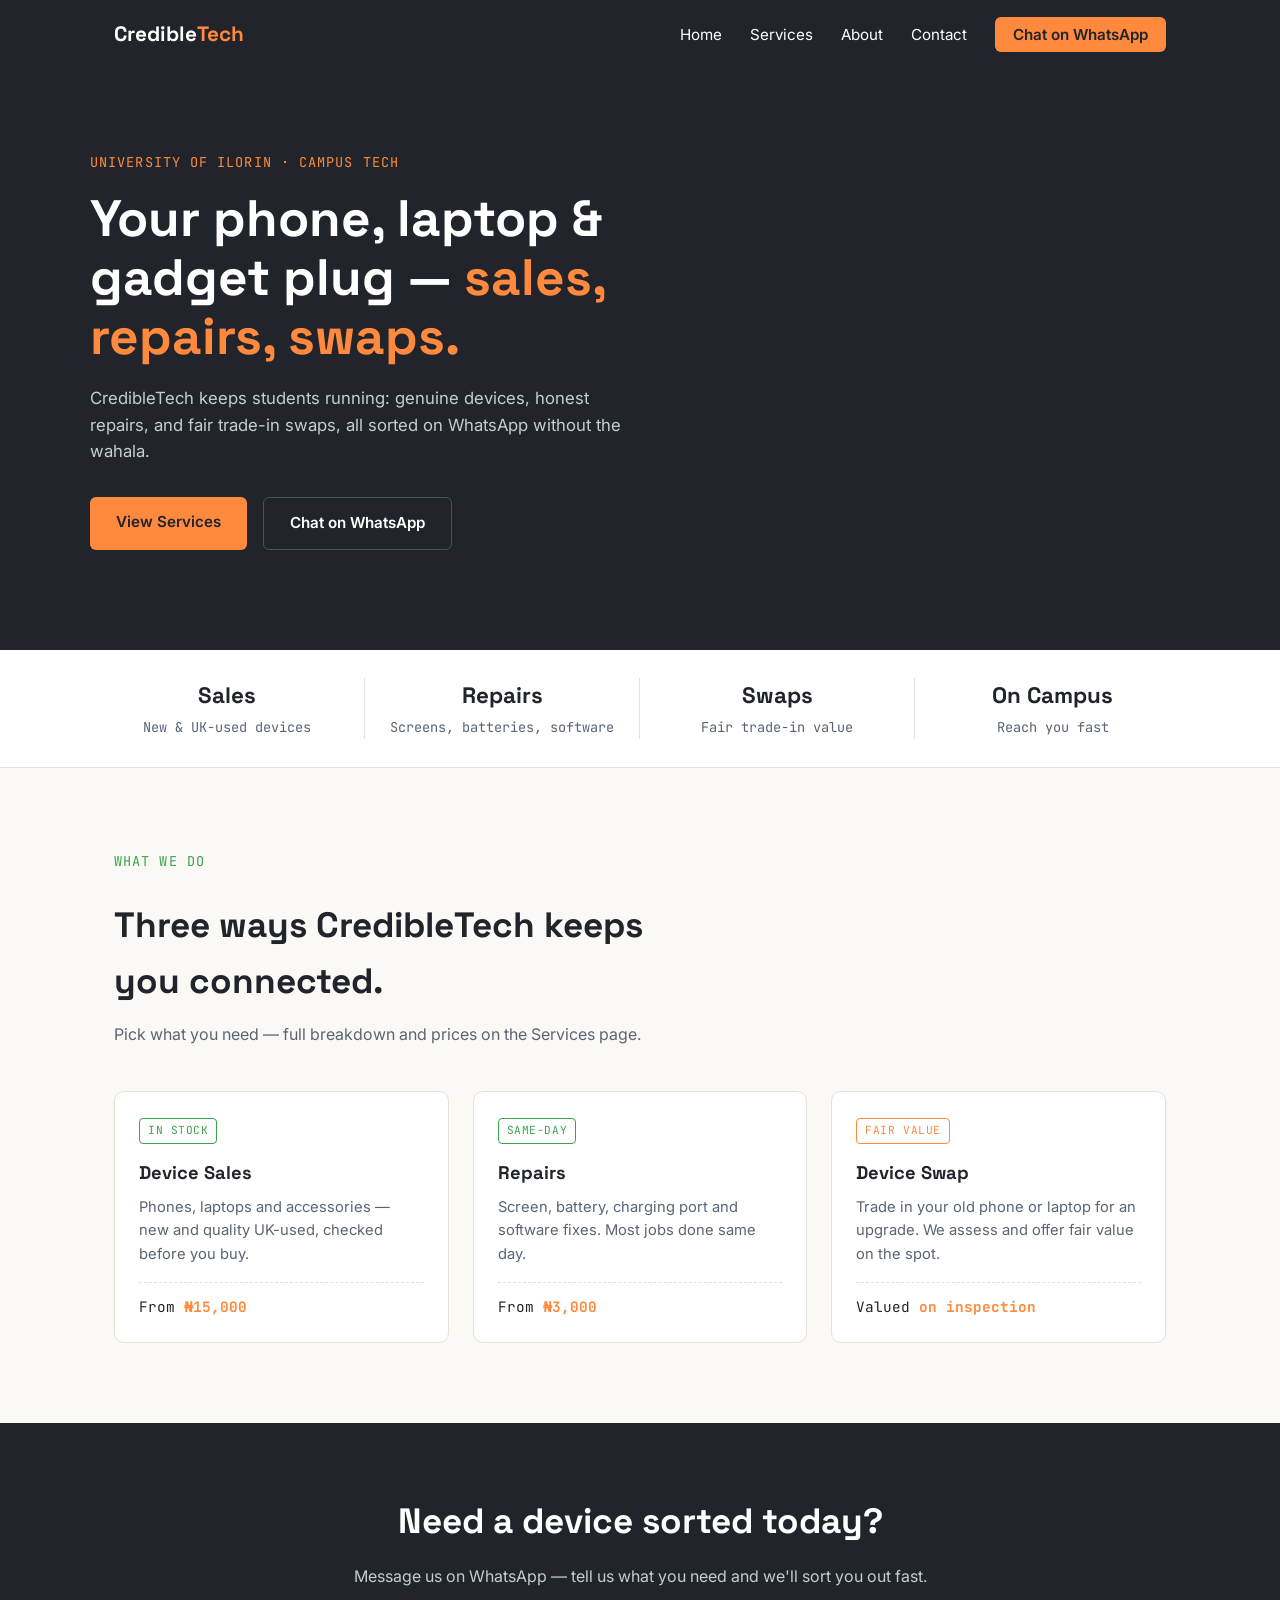
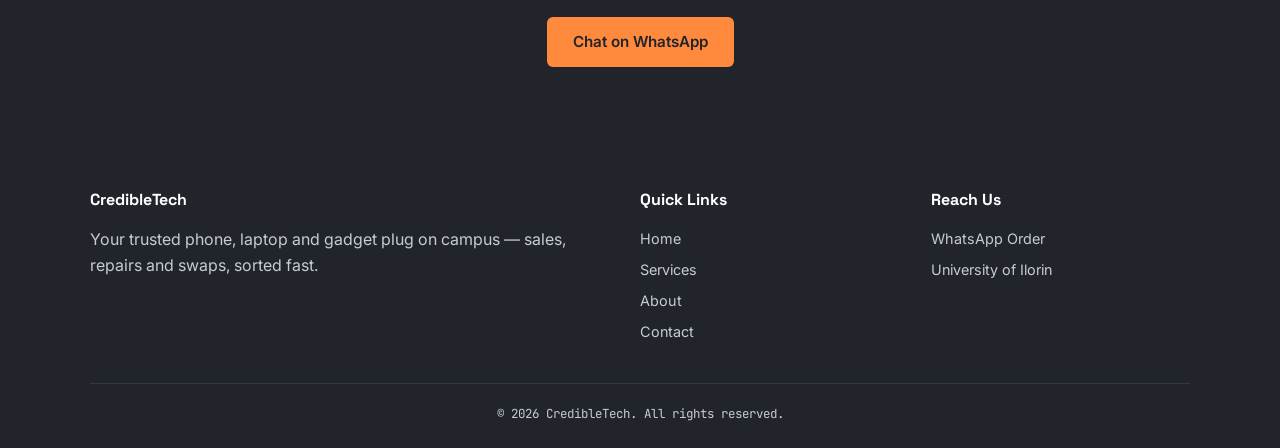
==== index.html @ 130874c7 "Rename index-1.html to index.html" ====
<!DOCTYPE html>
<html lang="en">
<head>
  <meta charset="UTF-8">
  <meta name="viewport" content="width=device-width, initial-scale=1.0">
  <title>CredibleTech — Phone, Laptop & Gadget Plug on Campus</title>
  <meta name="description" content="CredibleTech sells, repairs, and swaps phones, laptops and accessories for University of Ilorin students. Fast, trusted, on campus.">
  <link rel="preconnect" href="https://fonts.googleapis.com">
  <link href="https://fonts.googleapis.com/css2?family=Space+Grotesk:wght@500;700&family=Inter:wght@400;500;600&family=JetBrains+Mono:wght@400;500&display=swap" rel="stylesheet">
  <link rel="stylesheet" href="style.css">
</head>
<body>

  <header>
    <nav class="nav-bar">
      <a href="index.html" class="logo">Credible<span>Tech</span></a>
      <ul class="nav-links">
        <li><a href="index.html">Home</a></li>
        <li><a href="services.html">Services</a></li>
        <li><a href="about.html">About</a></li>
        <li><a href="contact.html">Contact</a></li>
        <li><a href="contact.html" class="nav-cta">Chat on WhatsApp</a></li>
      </ul>
      <button class="nav-toggle" aria-label="Toggle menu">&#9776;</button>
    </nav>
  </header>

  <main>

    <!-- HERO -->
    <section class="hero">
      <div class="hero-inner">
        <span class="eyebrow">University of Ilorin · Campus Tech</span>
        <h1>Your phone, laptop &amp; gadget plug — <em>sales, repairs, swaps.</em></h1>
        <p>CredibleTech keeps students running: genuine devices, honest repairs, and fair trade-in swaps, all sorted on WhatsApp without the wahala.</p>
        <div class="btn-group">
          <a href="services.html" class="btn btn-primary">View Services</a>
          <a href="contact.html" class="btn btn-outline">Chat on WhatsApp</a>
        </div>
      </div>
    </section>

    <!-- TRUST STRIP -->
    <section class="trust-strip">
      <div class="container trust-grid">
        <div><strong>Sales</strong>New &amp; UK-used devices</div>
        <div><strong>Repairs</strong>Screens, batteries, software</div>
        <div><strong>Swaps</strong>Fair trade-in value</div>
        <div><strong>On Campus</strong>Reach you fast</div>
      </div>
    </section>

    <!-- SERVICES PREVIEW -->
    <section class="section">
      <div class="container">
        <div class="section-head">
          <span class="eyebrow">What we do</span>
          <h2>Three ways CredibleTech keeps you connected.</h2>
          <p>Pick what you need — full breakdown and prices on the Services page.</p>
        </div>

        <div class="card-grid">
          <article class="ticket">
            <span class="ticket-status">IN STOCK</span>
            <h3>Device Sales</h3>
            <p>Phones, laptops and accessories — new and quality UK-used, checked before you buy.</p>
            <div class="ticket-price">From <strong>₦15,000</strong></div>
          </article>

          <article class="ticket">
            <span class="ticket-status">SAME-DAY</span>
            <h3>Repairs</h3>
            <p>Screen, battery, charging port and software fixes. Most jobs done same day.</p>
            <div class="ticket-price">From <strong>₦3,000</strong></div>
          </article>

          <article class="ticket">
            <span class="ticket-status busy">FAIR VALUE</span>
            <h3>Device Swap</h3>
            <p>Trade in your old phone or laptop for an upgrade. We assess and offer fair value on the spot.</p>
            <div class="ticket-price">Valued <strong>on inspection</strong></div>
          </article>
        </div>
      </div>
    </section>

    <!-- CTA BANNER -->
    <section class="cta-banner">
      <h2>Need a device sorted today?</h2>
      <p>Message us on WhatsApp — tell us what you need and we'll sort you out fast.</p>
      <a href="contact.html" class="btn btn-primary">Chat on WhatsApp</a>
    </section>

  </main>

  <footer>
    <div class="footer-grid">
      <div>
        <h4>CredibleTech</h4>
        <p>Your trusted phone, laptop and gadget plug on campus — sales, repairs and swaps, sorted fast.</p>
      </div>
      <div>
        <h4>Quick Links</h4>
        <ul>
          <li><a href="index.html">Home</a></li>
          <li><a href="services.html">Services</a></li>
          <li><a href="about.html">About</a></li>
          <li><a href="contact.html">Contact</a></li>
        </ul>
      </div>
      <div>
        <h4>Reach Us</h4>
        <ul>
          <li><a href="contact.html">WhatsApp Order</a></li>
          <li>University of Ilorin</li>
        </ul>
      </div>
    </div>
    <div class="footer-bottom">© 2026 CredibleTech. All rights reserved.</div>
  </footer>

  <script src="script.js"></script>
</body>
</html>
---- style.css ----
/* =========================================================
   CredibleTech — style.css
   Design language: campus tech repair/sales shop.
   Visual idea: every product/service reads like a repair
   ticket or spec sheet — monospace labels, a status tag,
   one accent color (amber, like a device status LED).
   ========================================================= */

:root {
  /* Color tokens */
  --charcoal: #21242B;   /* primary dark — header, footer, headings */
  --paper: #FAF9F6;      /* page background */
  --amber: #FF8A3D;      /* single accent — CTAs, highlights */
  --slate: #5B6472;      /* secondary text */
  --green: #3FA34D;      /* "in stock / available" status */
  --border: #E4E1DA;     /* hairline borders */
  --white: #FFFFFF;

  /* Type tokens */
  --font-head: 'Space Grotesk', sans-serif;
  --font-body: 'Inter', sans-serif;
  --font-mono: 'JetBrains Mono', monospace;
}

/* ---------- Reset / base ---------- */
* {
  margin: 0;
  padding: 0;
  box-sizing: border-box; /* padding/border included in element width — avoids layout surprises */
}

body {
  font-family: var(--font-body);
  color: var(--charcoal);
  background: var(--paper);
  line-height: 1.6;
}

a {
  text-decoration: none;
  color: inherit;
}

img {
  max-width: 100%;
  display: block;
}

.container {
  max-width: 1100px;
  margin: 0 auto;
  padding: 0 24px;
}

/* ---------- Header / Nav ---------- */
header {
  background: var(--charcoal);
  position: sticky;
  top: 0;
  z-index: 100;
}

.nav-bar {
  display: flex;
  align-items: center;
  justify-content: space-between;
  padding: 18px 24px;
  max-width: 1100px;
  margin: 0 auto;
}

.logo {
  font-family: var(--font-head);
  font-size: 1.3rem;
  font-weight: 700;
  color: var(--white);
}

.logo span {
  color: var(--amber);
}

.nav-links {
  display: flex;
  align-items: center;
  gap: 28px;
  list-style: none;
}

.nav-links a {
  color: var(--white);
  font-size: 0.95rem;
  transition: color 0.2s ease;
}

.nav-links a:hover,
.nav-links a:focus-visible {
  color: var(--amber);
}

.nav-cta {
  background: var(--amber);
  color: var(--charcoal) !important;
  padding: 8px 18px;
  border-radius: 6px;
  font-weight: 600;
  font-size: 0.9rem;
}

.nav-toggle {
  display: none;
  background: none;
  border: none;
  color: var(--white);
  font-size: 1.6rem;
  cursor: pointer;
}

/* ---------- Hero ---------- */
.hero {
  background: var(--charcoal);
  color: var(--white);
  padding: 80px 24px 100px;
}

.hero-inner {
  max-width: 1100px;
  margin: 0 auto;
}

.eyebrow {
  font-family: var(--font-mono);
  color: var(--amber);
  font-size: 0.85rem;
  letter-spacing: 0.08em;
  text-transform: uppercase;
  margin-bottom: 16px;
  display: inline-block;
}

.hero h1 {
  font-family: var(--font-head);
  font-size: clamp(2rem, 5vw, 3.2rem);
  line-height: 1.15;
  max-width: 700px;
  margin-bottom: 18px;
}

.hero h1 em {
  font-style: normal;
  color: var(--amber);
}

.hero p {
  color: #C7CBD3;
  max-width: 540px;
  font-size: 1.05rem;
  margin-bottom: 32px;
}

.btn-group {
  display: flex;
  gap: 16px;
  flex-wrap: wrap;
}

.btn {
  display: inline-block;
  padding: 13px 26px;
  border-radius: 6px;
  font-weight: 600;
  font-size: 0.95rem;
  transition: transform 0.15s ease, box-shadow 0.15s ease;
}

.btn-primary {
  background: var(--amber);
  color: var(--charcoal);
}

.btn-outline {
  border: 1px solid #4A4F5A;
  color: var(--white);
}

.btn:hover {
  transform: translateY(-2px);
}

/* ---------- Trust strip ---------- */
.trust-strip {
  background: var(--white);
  border-bottom: 1px solid var(--border);
}

.trust-grid {
  display: grid;
  grid-template-columns: repeat(4, 1fr);
  text-align: center;
  padding: 28px 0;
}

.trust-grid div {
  font-family: var(--font-mono);
  font-size: 0.85rem;
  color: var(--slate);
  border-right: 1px solid var(--border);
  padding: 0 12px;
}

.trust-grid div:last-child {
  border-right: none;
}

.trust-grid strong {
  display: block;
  font-family: var(--font-head);
  font-size: 1.4rem;
  color: var(--charcoal);
  margin-bottom: 4px;
}

/* ---------- Section heading pattern ---------- */
.section {
  padding: 80px 24px;
}

.section-head {
  margin-bottom: 44px;
  max-width: 600px;
}

.section-head .eyebrow {
  color: var(--green);
}

.section-head h2 {
  font-family: var(--font-head);
  font-size: clamp(1.6rem, 3vw, 2.2rem);
  margin-top: 8px;
}

.section-head p {
  color: var(--slate);
  margin-top: 12px;
}

/* ---------- Ticket cards (signature element) ---------- */
.card-grid {
  display: grid;
  grid-template-columns: repeat(3, 1fr);
  gap: 24px;
}

.ticket {
  background: var(--white);
  border: 1px solid var(--border);
  border-radius: 10px;
  padding: 24px;
  position: relative;
  transition: border-color 0.2s ease, transform 0.2s ease;
}

.ticket:hover {
  border-color: var(--amber);
  transform: translateY(-3px);
}

.ticket-status {
  font-family: var(--font-mono);
  font-size: 0.7rem;
  letter-spacing: 0.05em;
  color: var(--green);
  border: 1px solid var(--green);
  border-radius: 4px;
  padding: 3px 8px;
  display: inline-block;
  margin-bottom: 14px;
}

.ticket-status.busy {
  color: var(--amber);
  border-color: var(--amber);
}

.ticket h3 {
  font-family: var(--font-head);
  font-size: 1.15rem;
  margin-bottom: 8px;
}

.ticket p {
  color: var(--slate);
  font-size: 0.92rem;
  margin-bottom: 16px;
}

.ticket-price {
  font-family: var(--font-mono);
  font-size: 0.9rem;
  color: var(--charcoal);
  border-top: 1px dashed var(--border);
  padding-top: 12px;
}

.ticket-price strong {
  color: var(--amber);
}

/* ---------- CTA banner ---------- */
.cta-banner {
  background: var(--charcoal);
  color: var(--white);
  text-align: center;
  padding: 70px 24px;
}

.cta-banner h2 {
  font-family: var(--font-head);
  font-size: clamp(1.6rem, 3vw, 2.2rem);
  margin-bottom: 14px;
}

.cta-banner p {
  color: #C7CBD3;
  margin-bottom: 28px;
}

/* ---------- Footer ---------- */
footer {
  background: var(--charcoal);
  color: #C7CBD3;
  padding: 50px 24px 24px;
}

.footer-grid {
  display: grid;
  grid-template-columns: 2fr 1fr 1fr;
  gap: 32px;
  max-width: 1100px;
  margin: 0 auto 32px;
}

.footer-grid h4 {
  font-family: var(--font-head);
  color: var(--white);
  margin-bottom: 14px;
  font-size: 1rem;
}

.footer-grid ul {
  list-style: none;
}

.footer-grid li {
  margin-bottom: 8px;
  font-size: 0.9rem;
}

.footer-bottom {
  border-top: 1px solid #353945;
  padding-top: 20px;
  text-align: center;
  font-family: var(--font-mono);
  font-size: 0.78rem;
  max-width: 1100px;
  margin: 0 auto;
}

/* ---------- About / Contact page bits ---------- */
.page-hero {
  background: var(--charcoal);
  color: var(--white);
  padding: 60px 24px;
  text-align: center;
}

.page-hero h1 {
  font-family: var(--font-head);
  font-size: clamp(1.8rem, 4vw, 2.6rem);
}

.about-block {
  display: grid;
  grid-template-columns: 1fr 1fr;
  gap: 40px;
  align-items: start;
}

.about-block h3 {
  font-family: var(--font-head);
  margin-bottom: 10px;
}

.about-block p {
  color: var(--slate);
  margin-bottom: 18px;
}

.contact-grid {
  display: grid;
  grid-template-columns: 1fr 1fr;
  gap: 32px;
}

.contact-card {
  background: var(--white);
  border: 1px solid var(--border);
  border-radius: 10px;
  padding: 32px;
}

.contact-card h3 {
  font-family: var(--font-head);
  margin-bottom: 10px;
}

.contact-card p {
  color: var(--slate);
  margin-bottom: 20px;
}

.contact-list {
  list-style: none;
}

.contact-list li {
  font-family: var(--font-mono);
  font-size: 0.9rem;
  padding: 10px 0;
  border-bottom: 1px dashed var(--border);
}

/* =========================================================
   Responsive — mobile breakpoint
   ========================================================= */
@media (max-width: 768px) {
  .nav-links {
    position: absolute;
    top: 100%;
    left: 0;
    right: 0;
    background: var(--charcoal);
    flex-direction: column;
    align-items: flex-start;
    padding: 16px 24px 24px;
    gap: 16px;
    display: none;
  }

  .nav-links.open {
    display: flex;
  }

  .nav-toggle {
    display: block;
  }

  .trust-grid {
    grid-template-columns: repeat(2, 1fr);
    row-gap: 20px;
  }

  .trust-grid div:nth-child(2) {
    border-right: none;
  }

  .card-grid {
    grid-template-columns: 1fr;
  }

  .about-block,
  .contact-grid {
    grid-template-columns: 1fr;
  }

  .footer-grid {
    grid-template-columns: 1fr;
    gap: 28px;
  }
}
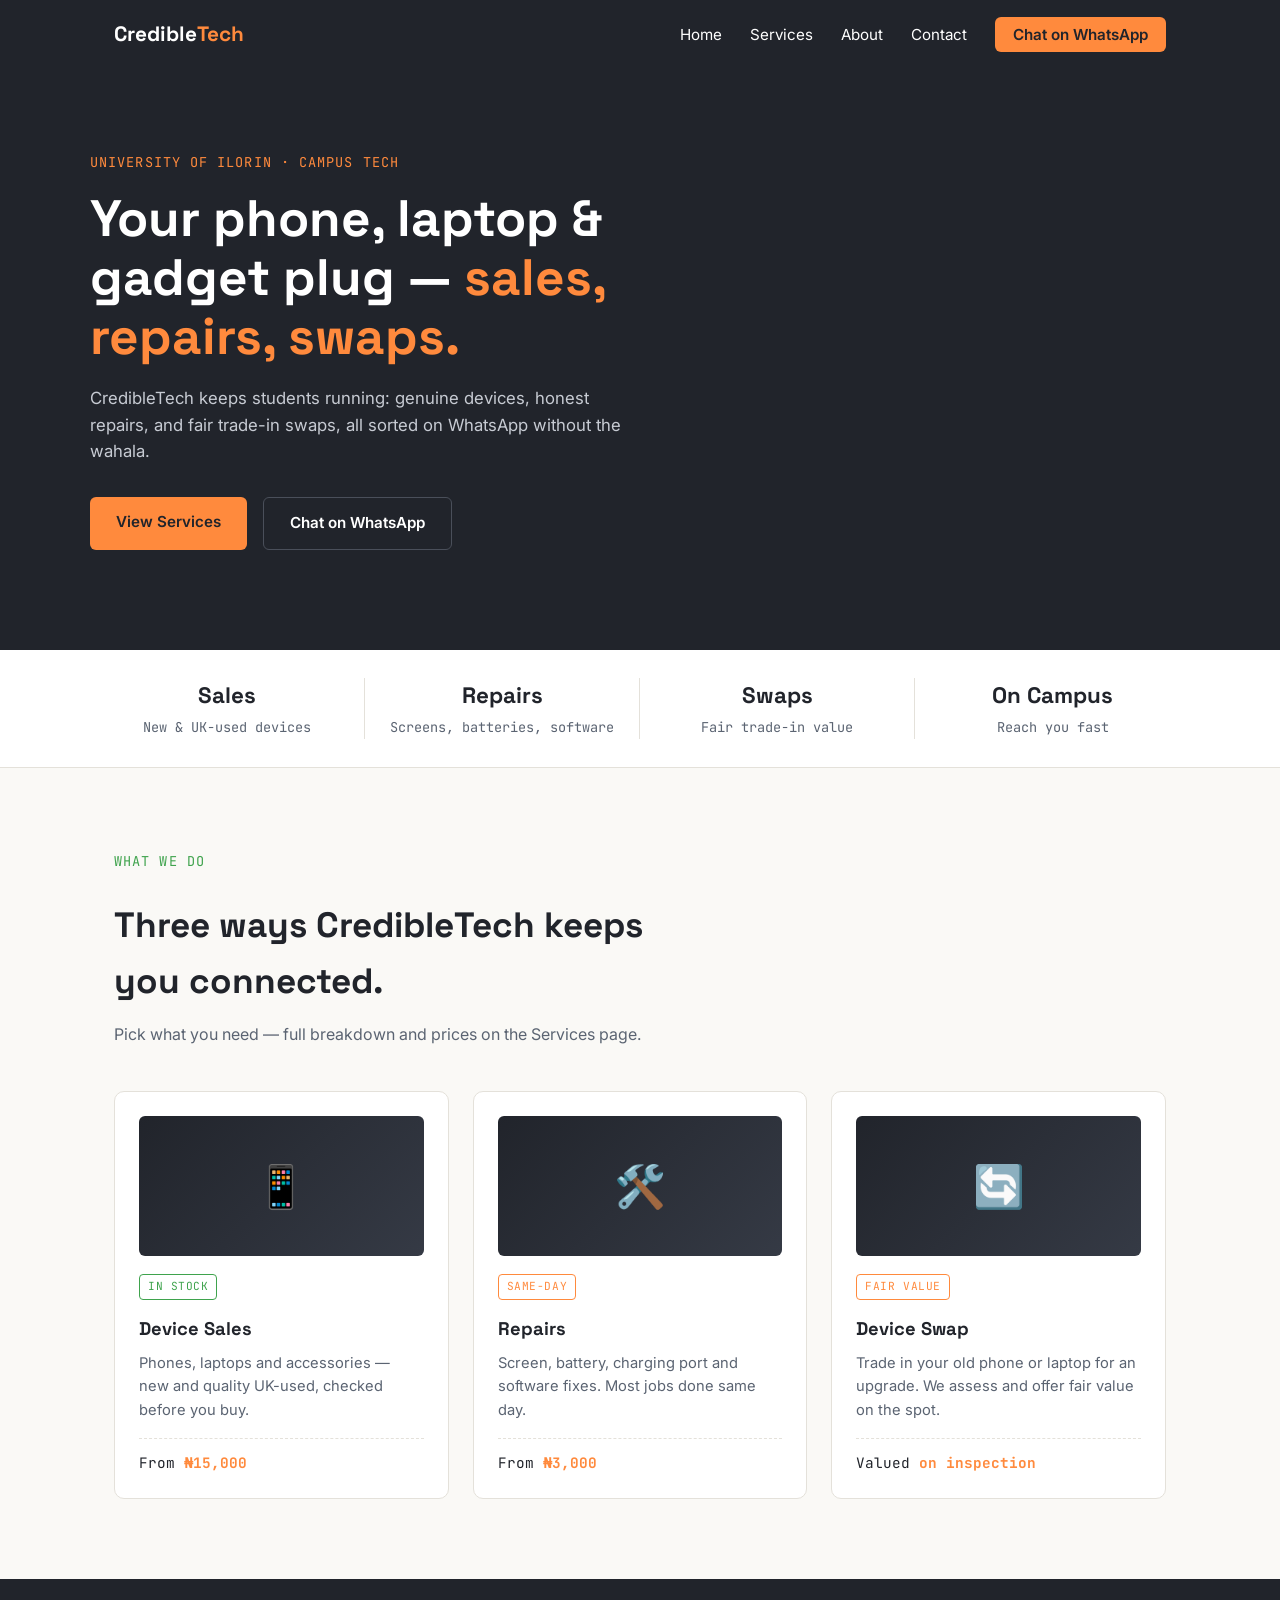
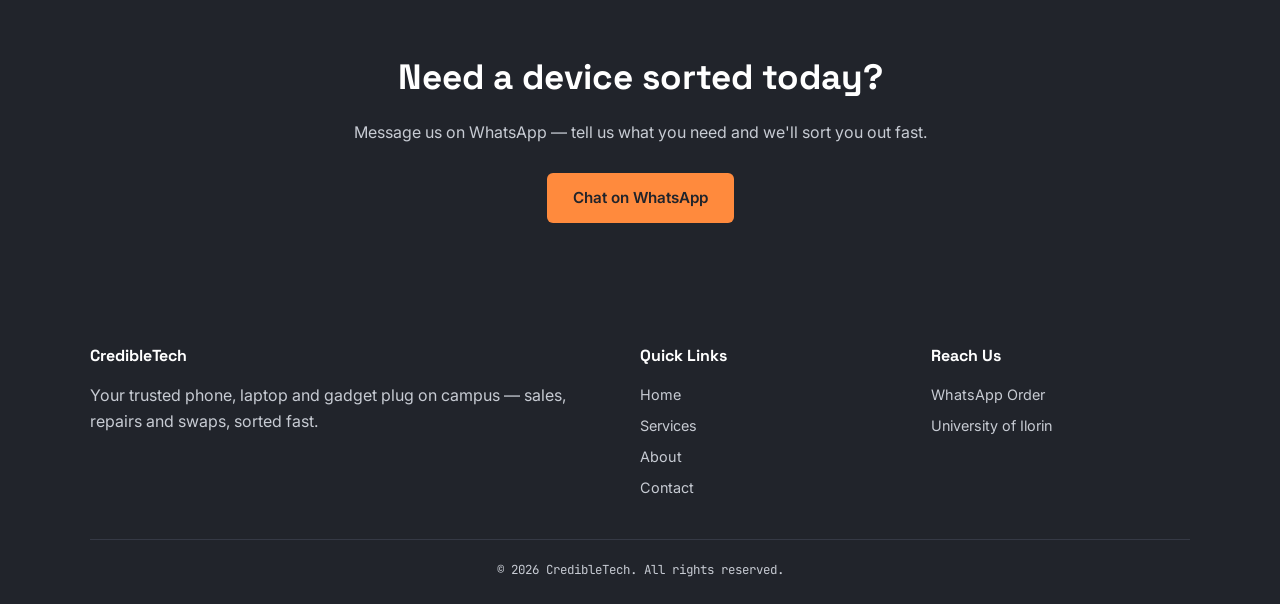
==== commit 40b81843: "Rename index-1.html to index.html" ====
--- a/index.html
+++ b/index.html
@@ -60,26 +60,29 @@
         </div>
 
         <div class="card-grid">
-          <article class="ticket">
+          <a class="ticket" href="https://wa.me/2348115067652?text=Hi%20CredibleTech%2C%20I%27d%20like%20to%20ask%20about%20Device%20Sales.">
+            <div class="ticket-media">📱</div>
             <span class="ticket-status">IN STOCK</span>
             <h3>Device Sales</h3>
             <p>Phones, laptops and accessories — new and quality UK-used, checked before you buy.</p>
             <div class="ticket-price">From <strong>₦15,000</strong></div>
-          </article>
+          </a>
 
-          <article class="ticket">
-            <span class="ticket-status">SAME-DAY</span>
+          <a class="ticket" href="https://wa.me/2348115067652?text=Hi%20CredibleTech%2C%20I%27d%20like%20to%20ask%20about%20Repairs.">
+            <div class="ticket-media">🛠️</div>
+            <span class="ticket-status busy">SAME-DAY</span>
             <h3>Repairs</h3>
             <p>Screen, battery, charging port and software fixes. Most jobs done same day.</p>
             <div class="ticket-price">From <strong>₦3,000</strong></div>
-          </article>
+          </a>
 
-          <article class="ticket">
+          <a class="ticket" href="https://wa.me/2348115067652?text=Hi%20CredibleTech%2C%20I%27d%20like%20to%20ask%20about%20a%20Device%20Swap.">
+            <div class="ticket-media">🔄</div>
             <span class="ticket-status busy">FAIR VALUE</span>
             <h3>Device Swap</h3>
             <p>Trade in your old phone or laptop for an upgrade. We assess and offer fair value on the spot.</p>
             <div class="ticket-price">Valued <strong>on inspection</strong></div>
-          </article>
+          </a>
         </div>
       </div>
     </section>
--- a/style.css
+++ b/style.css
@@ -258,7 +258,30 @@
   border-radius: 10px;
   padding: 24px;
   position: relative;
+  display: block;
   transition: border-color 0.2s ease, transform 0.2s ease;
+}
+
+/* Icon placeholder — swap for a real <img class="ticket-photo"> once you
+   have an actual photo of the device. Keep the same height (140px) and
+   the photo will drop in cleanly without touching any other CSS. */
+.ticket-media {
+  height: 140px;
+  border-radius: 6px;
+  margin-bottom: 16px;
+  display: flex;
+  align-items: center;
+  justify-content: center;
+  font-size: 2.6rem;
+  background: linear-gradient(135deg, var(--charcoal), #353A45);
+}
+
+.ticket-photo {
+  height: 140px;
+  width: 100%;
+  object-fit: cover;
+  border-radius: 6px;
+  margin-bottom: 16px;
 }
 
 .ticket:hover {
